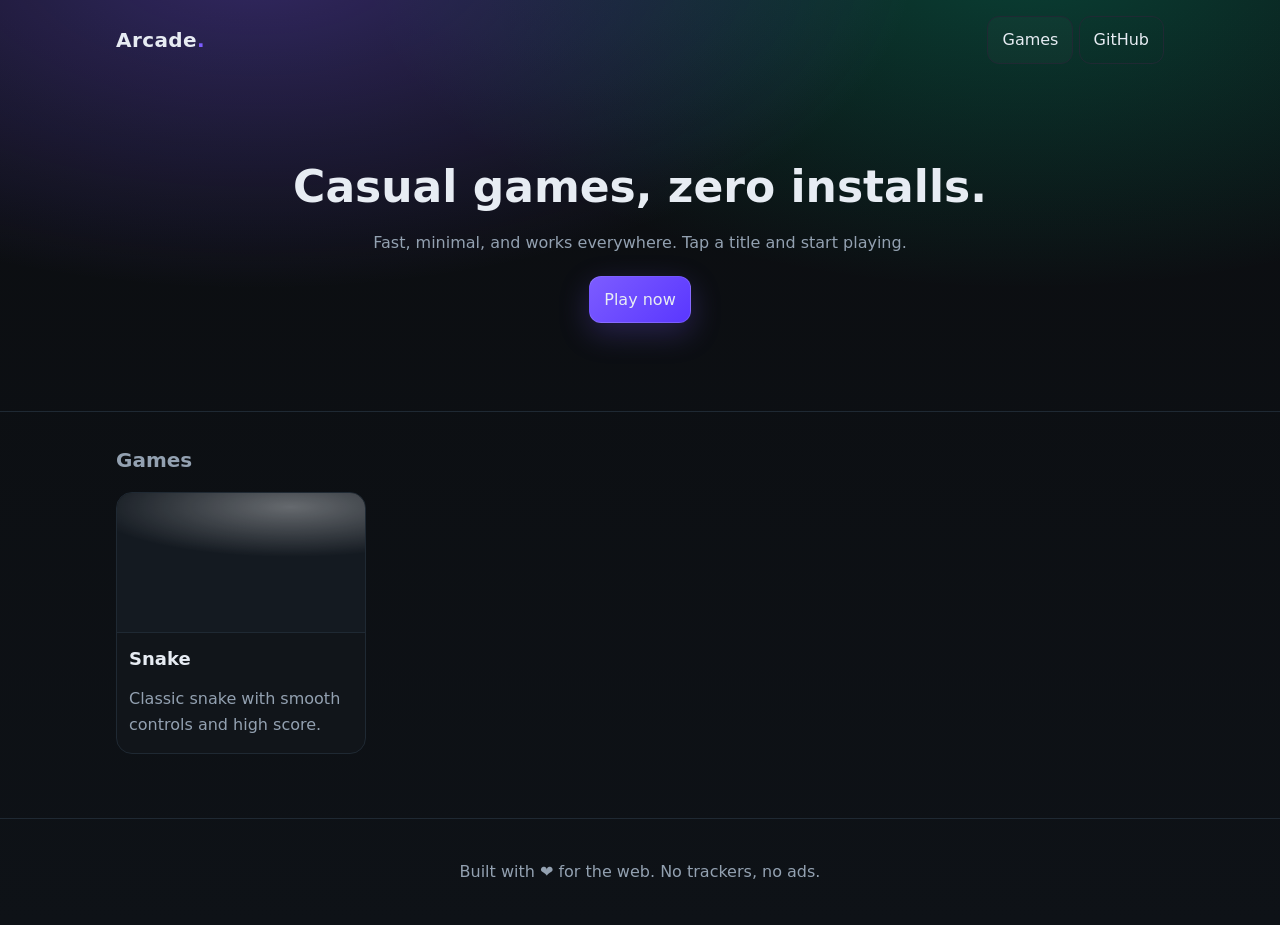
==== index.html @ ce9cc6c5 "Add Snake game with homepage, favicon, and responsive design Co-authored-by: srm221290 <srm221290@gm" ====
<!DOCTYPE html>
<html lang="en">
<head>
	<meta charset="UTF-8" />
	<meta name="viewport" content="width=device-width, initial-scale=1" />
	<title>Arcade—Play Simple Web Games</title>
	<link rel="icon" type="image/svg+xml" href="/assets/favicon.svg" />
	<link rel="stylesheet" href="/styles/main.css" />
</head>
<body>
	<header class="site-header">
		<nav class="nav">
			<a class="logo" href="/">Arcade<span class="dot">.</span></a>
			<div class="nav-actions">
				<a class="btn" href="#games">Games</a>
				<a class="btn outline" href="https://github.com/" target="_blank" rel="noreferrer">GitHub</a>
			</div>
		</nav>
		<section class="hero">
			<h1>Casual games, zero installs.</h1>
			<p>Fast, minimal, and works everywhere. Tap a title and start playing.</p>
			<div class="cta">
				<a class="btn primary" href="#games">Play now</a>
			</div>
		</section>
	</header>

	<main>
		<section id="games" class="games">
			<h2>Games</h2>
			<ul class="game-grid">
				<li class="game-card">
					<a href="/games/snake/">
						<div class="thumb thumb-snake" aria-hidden="true"></div>
						<h3>Snake</h3>
						<p>Classic snake with smooth controls and high score.</p>
					</a>
				</li>
			</ul>
		</section>
	</main>

	<footer class="site-footer">
		<p>Built with ❤️ for the web. <span class="muted">No trackers, no ads.</span></p>
	</footer>

	<script src="/scripts/main.js"></script>
</body>
</html>
---- styles/main.css ----
/* Base styles */
:root {
	--bg: #0b0d10;
	--panel: #11151a;
	--text: #e7ecf3;
	--muted: #93a1b1;
	--brand: #7c5cff;
	--brand-2: #06d6a0;
	--border: #1f2933;
}

* { box-sizing: border-box; }

html, body {
	margin: 0;
	padding: 0;
	background: linear-gradient(180deg, #0b0d10 0%, #0e1217 100%);
	color: var(--text);
	font-family: ui-sans-serif, system-ui, -apple-system, Segoe UI, Roboto, "Helvetica Neue", Arial, "Noto Sans", "Apple Color Emoji", "Segoe UI Emoji";
	line-height: 1.6;
}

a { color: inherit; text-decoration: none; }

.site-header {
	position: relative;
	background: radial-gradient(1200px 600px at 20% -10%, rgba(124,92,255,0.35), transparent 55%),
		radial-gradient(1200px 600px at 80% -10%, rgba(6,214,160,0.25), transparent 55%);
	border-bottom: 1px solid var(--border);
}

.nav {
	max-width: 1080px;
	margin: 0 auto;
	display: flex;
	align-items: center;
	justify-content: space-between;
	padding: 16px;
}

.logo { font-weight: 800; font-size: 20px; letter-spacing: 0.4px; }
.logo .dot { color: var(--brand); }

.btn {
	display: inline-flex;
	align-items: center;
	gap: 8px;
	padding: 10px 14px;
	border-radius: 12px;
	border: 1px solid var(--border);
	background: rgba(255,255,255,0.02);
	transition: transform .08s ease, background .2s ease, border-color .2s ease;
}
.btn:hover { transform: translateY(-1px); border-color: #2b3643; background: rgba(255,255,255,0.04); }
.btn.primary { background: linear-gradient(135deg, var(--brand), #5a37ff); border-color: rgba(255,255,255,0.12); box-shadow: 0 10px 30px rgba(124,92,255,0.25); }
.btn.primary:hover { transform: translateY(-2px); }
.btn.outline { background: transparent; }

.hero {
	max-width: 1080px;
	margin: 40px auto 32px;
	padding: 32px 16px 56px;
	text-align: center;
}
.hero h1 { font-size: clamp(28px, 5vw, 44px); margin: 0 0 8px; }
.hero p { margin: 0 0 20px; color: var(--muted); }

.games { max-width: 1080px; margin: 0 auto; padding: 32px 16px 64px; }
.games h2 { font-size: 20px; font-weight: 700; margin: 0 0 16px; color: var(--muted); }

.game-grid {
	list-style: none;
	margin: 0; padding: 0;
	display: grid;
	grid-template-columns: repeat(auto-fill, minmax(240px, 1fr));
	gap: 16px;
}

.game-card { border: 1px solid var(--border); background: var(--panel); border-radius: 16px; overflow: hidden; transition: transform .1s ease, border-color .2s ease; }
.game-card:hover { transform: translateY(-3px); border-color: #2b3643; }
.game-card .thumb { height: 140px; background: #141a21; border-bottom: 1px solid var(--border); }
.thumb-snake { background: linear-gradient(135deg, #0ea5e9, #22d3ee); position: relative; }
.thumb-snake:after { content: ""; position: absolute; inset: 0; background: radial-gradient(400px 100px at 70% 10%, rgba(255,255,255,0.35), transparent 50%); mix-blend-mode: screen; }
.game-card h3 { margin: 12px; font-size: 18px; }
.game-card p { margin: 0 12px 16px; color: var(--muted); }

.site-footer { border-top: 1px solid var(--border); padding: 24px 16px; text-align: center; color: var(--muted); }

/* Snake page */
.game-container { max-width: 720px; margin: 0 auto; padding: 24px 16px 64px; }
.game-toolbar { display: flex; align-items: center; justify-content: space-between; gap: 12px; margin-bottom: 12px; }
.stat { border: 1px solid var(--border); background: var(--panel); border-radius: 12px; padding: 8px 12px; color: var(--muted); }
.canvas-wrap { border: 1px solid var(--border); background: #0a0c10; border-radius: 16px; overflow: hidden; }
canvas { display: block; width: 100%; height: auto; image-rendering: pixelated; }

@media (max-width: 480px) {
	.nav .nav-actions { display: none; }
}
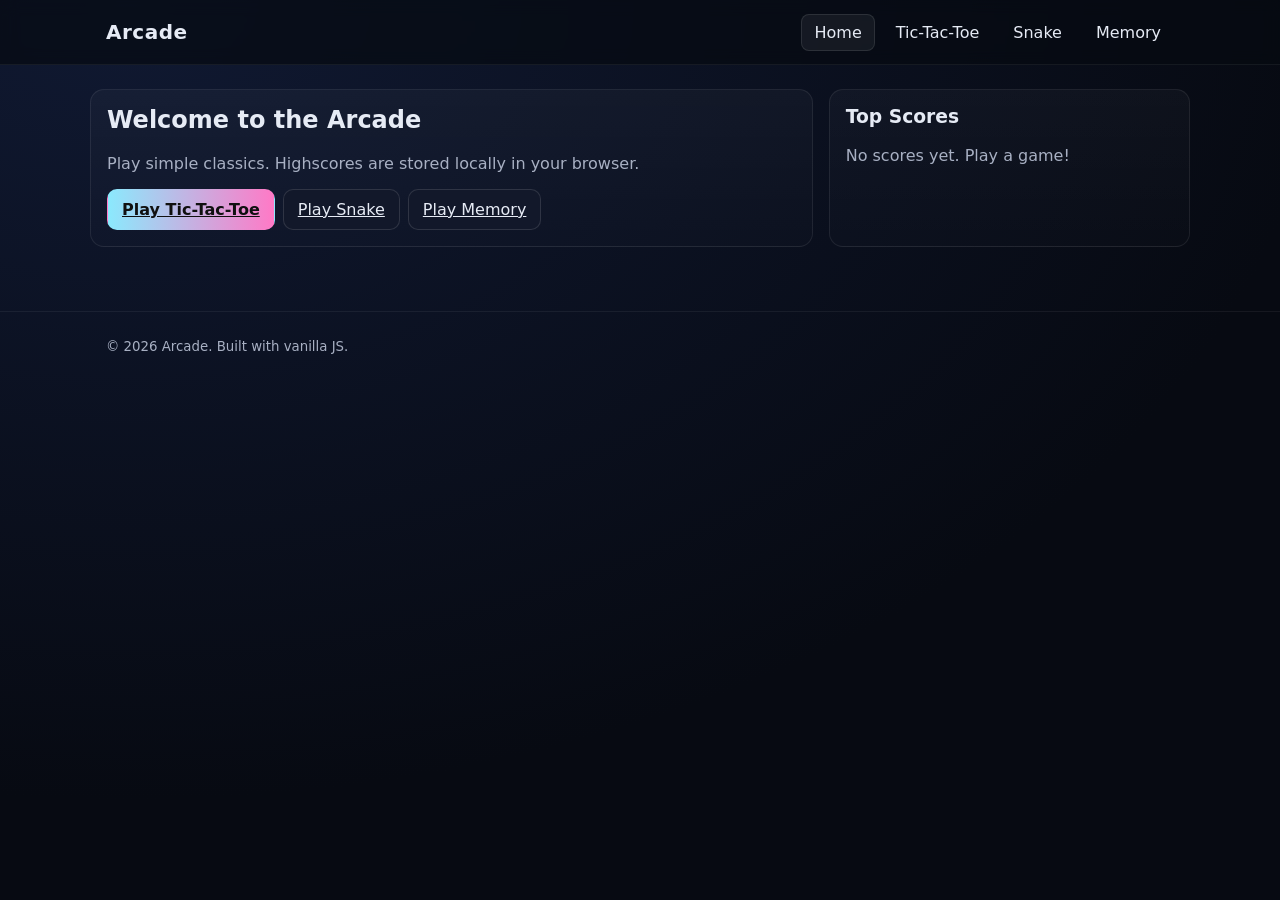
==== commit 7b48f54b: "Create static web arcade with Tic-Tac-Toe, Snake, and Memory Match Co-authored-by: srm221290 <srm221" ====
--- a/index.html
+++ b/index.html
@@ -1,50 +1,28 @@
-<!DOCTYPE html>
+<!doctype html>
 <html lang="en">
 <head>
-	<meta charset="UTF-8" />
-	<meta name="viewport" content="width=device-width, initial-scale=1" />
-	<title>Arcade—Play Simple Web Games</title>
-	<link rel="icon" type="image/svg+xml" href="/assets/favicon.svg" />
-	<link rel="stylesheet" href="/styles/main.css" />
+  <meta charset="utf-8">
+  <meta name="viewport" content="width=device-width, initial-scale=1" />
+  <title>Arcade</title>
+  <link rel="icon" href="data:," />
+  <link rel="stylesheet" href="./assets/styles.css" />
 </head>
 <body>
-	<header class="site-header">
-		<nav class="nav">
-			<a class="logo" href="/">Arcade<span class="dot">.</span></a>
-			<div class="nav-actions">
-				<a class="btn" href="#games">Games</a>
-				<a class="btn outline" href="https://github.com/" target="_blank" rel="noreferrer">GitHub</a>
-			</div>
-		</nav>
-		<section class="hero">
-			<h1>Casual games, zero installs.</h1>
-			<p>Fast, minimal, and works everywhere. Tap a title and start playing.</p>
-			<div class="cta">
-				<a class="btn primary" href="#games">Play now</a>
-			</div>
-		</section>
-	</header>
+  <header class="site-header">
+    <div class="container header-inner">
+      <h1 class="logo">Arcade</h1>
+      <nav id="nav" class="nav"></nav>
+    </div>
+  </header>
 
-	<main>
-		<section id="games" class="games">
-			<h2>Games</h2>
-			<ul class="game-grid">
-				<li class="game-card">
-					<a href="/games/snake/">
-						<div class="thumb thumb-snake" aria-hidden="true"></div>
-						<h3>Snake</h3>
-						<p>Classic snake with smooth controls and high score.</p>
-					</a>
-				</li>
-			</ul>
-		</section>
-	</main>
+  <main id="app" class="container app"></main>
 
-	<footer class="site-footer">
-		<p>Built with ❤️ for the web. <span class="muted">No trackers, no ads.</span></p>
-	</footer>
+  <footer class="site-footer">
+    <div class="container">
+      <small>© <span id="year"></span> Arcade. Built with vanilla JS.</small>
+    </div>
+  </footer>
 
-	<script src="/scripts/main.js"></script>
+  <script type="module" src="./src/app.js"></script>
 </body>
-</html>
-
+</html>
--- a/assets/styles.css
+++ b/assets/styles.css
@@ -0,0 +1,150 @@
+:root {
+  --bg: #0b0f1a;
+  --panel: #12182a;
+  --panel-2: #1a2238;
+  --text: #e6ebf5;
+  --muted: #a8b0c3;
+  --accent: #8be9fd;
+  --accent-2: #ff79c6;
+  --good: #50fa7b;
+  --bad: #ff5555;
+}
+
+* { box-sizing: border-box; }
+
+html, body { height: 100%; }
+
+body {
+  margin: 0;
+  font-family: ui-sans-serif, system-ui, -apple-system, Segoe UI, Roboto, Ubuntu, Cantarell, Noto Sans, Helvetica Neue, Arial, "Apple Color Emoji", "Segoe UI Emoji";
+  color: var(--text);
+  background: radial-gradient(1200px 800px at 10% 0%, #101932, #070a12), var(--bg);
+}
+
+.container {
+  width: 100%;
+  max-width: 1100px;
+  margin: 0 auto;
+  padding: 0 16px;
+}
+
+.site-header {
+  position: sticky;
+  top: 0;
+  z-index: 10;
+  background: rgba(7, 10, 18, 0.7);
+  backdrop-filter: blur(8px);
+  border-bottom: 1px solid rgba(255, 255, 255, 0.06);
+}
+
+.header-inner {
+  display: flex;
+  align-items: center;
+  justify-content: space-between;
+  min-height: 64px;
+}
+
+.logo {
+  margin: 0;
+  font-size: 20px;
+  letter-spacing: 0.5px;
+}
+
+.nav { display: flex; gap: 8px; }
+
+.nav a {
+  color: var(--text);
+  text-decoration: none;
+  padding: 8px 12px;
+  border-radius: 8px;
+  border: 1px solid transparent;
+}
+
+.nav a:hover, .nav a.active {
+  border-color: rgba(255, 255, 255, 0.1);
+  background: rgba(255, 255, 255, 0.06);
+}
+
+.app { padding: 24px 0 64px; }
+
+.hero {
+  display: grid;
+  gap: 16px;
+  grid-template-columns: 1fr;
+}
+
+@media (min-width: 720px) { .hero { grid-template-columns: 2fr 1fr; } }
+
+.card {
+  background: linear-gradient(180deg, rgba(255,255,255,0.03), rgba(255,255,255,0.01));
+  border: 1px solid rgba(255, 255, 255, 0.08);
+  border-radius: 14px;
+  padding: 16px;
+}
+
+.grid {
+  display: grid;
+  gap: 16px;
+  grid-template-columns: repeat(auto-fill, minmax(220px, 1fr));
+}
+
+.btn {
+  appearance: none;
+  border: 1px solid rgba(255, 255, 255, 0.12);
+  color: var(--text);
+  background: var(--panel);
+  padding: 10px 14px;
+  border-radius: 10px;
+  cursor: pointer;
+}
+
+.btn.primary {
+  background: linear-gradient(90deg, var(--accent), var(--accent-2));
+  border-color: transparent;
+  color: #101010;
+  font-weight: 700;
+}
+
+.table { width: 100%; border-collapse: collapse; }
+.table th, .table td { padding: 8px 10px; border-bottom: 1px solid rgba(255,255,255,0.06); text-align: left; }
+.table th { color: var(--muted); font-weight: 600; font-size: 12px; text-transform: uppercase; letter-spacing: 0.5px; }
+
+.kbd { font-family: ui-monospace, SFMono-Regular, Menlo, Monaco, Consolas, "Liberation Mono", "Courier New", monospace; background: #00000066; border: 1px solid rgba(255,255,255,0.2); padding: 2px 6px; border-radius: 6px; }
+
+.hero-title { margin-top: 0; }
+.hero-subtitle { margin-top: 6px; color: var(--muted); }
+
+.site-footer { border-top: 1px solid rgba(255,255,255,0.06); padding: 24px 0; color: var(--muted); }
+
+/* Game surfaces */
+.board {
+  display: grid;
+  grid-template-columns: repeat(3, 80px);
+  gap: 8px;
+  justify-content: start;
+}
+
+.cell {
+  width: 80px;
+  height: 80px;
+  display: grid;
+  place-items: center;
+  background: var(--panel-2);
+  border: 1px solid rgba(255, 255, 255, 0.12);
+  border-radius: 10px;
+  font-size: 32px;
+  user-select: none;
+  cursor: pointer;
+}
+
+.cell.disabled { opacity: 0.5; cursor: default; }
+
+canvas.game-canvas {
+  display: block;
+  width: 100%;
+  max-width: 480px;
+  height: auto;
+  border: 1px solid rgba(255,255,255,0.12);
+  border-radius: 12px;
+  background: #00000066;
+}
